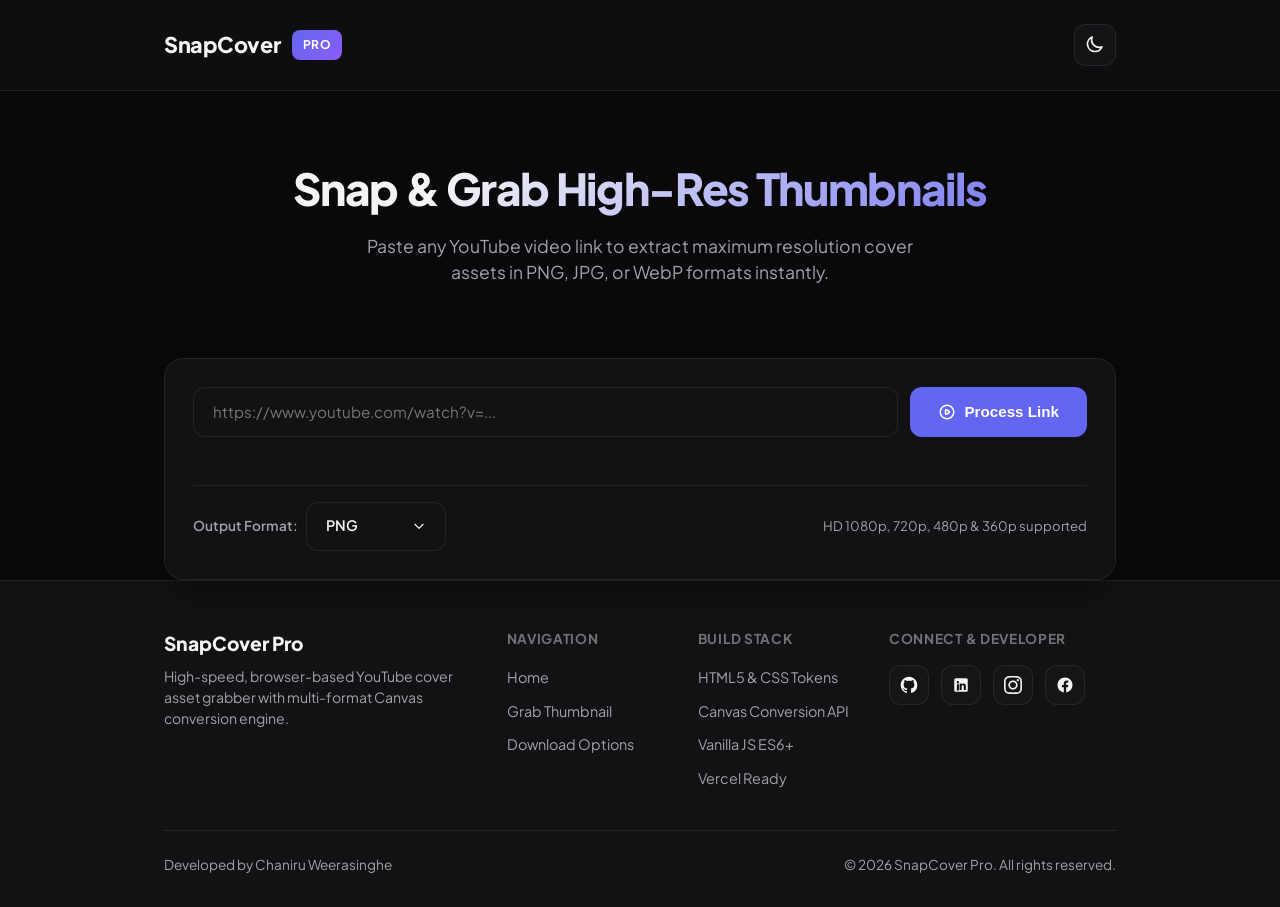
==== index.html @ 6b1614bd "added snapcover pro with canvas png conversion, dark themes fixed cors downloads, real-time validati" ====
<!DOCTYPE html>
<html lang="en" data-theme="dark">
<head>
  <meta charset="UTF-8">
  <meta name="viewport" content="width=device-width, initial-scale=1.0">
  <title>SnapCover Pro - High-Res YouTube Thumbnail Grabber</title>
  <meta name="description" content="Extract high-resolution YouTube thumbnails instantly in PNG, JPG, or WebP format. Free, fast, and lossless.">
  <link rel="stylesheet" href="styles.css">
</head>
<body>

  <!-- Site Header -->
  <header class="site-header">
    <div class="container header-content">
      <a href="#" class="logo">
        <span>SnapCover</span>
        <span class="logo-badge">PRO</span>
      </a>
      <button id="themeToggleBtn" class="theme-toggle-btn" aria-label="Toggle theme">
        <span id="themeIcon">
          <svg width="20" height="20" fill="none" stroke="currentColor" viewBox="0 0 24 24">
            <path stroke-linecap="round" stroke-linejoin="round" stroke-width="2" d="M20.354 15.354A9 9 0 018.646 3.646 9.003 9.003 0 0012 21a9.003 9.003 0 008.354-5.646z"></path>
          </svg>
        </span>
      </button>
    </div>
  </header>

  <!-- Main Content -->
  <main class="container">
    
    <!-- Hero Section -->
    <section class="hero">
      <h1 class="hero-title">Snap & Grab High-Res Thumbnails</h1>
      <p class="hero-subtitle">Paste any YouTube video link to extract maximum resolution cover assets in PNG, JPG, or WebP formats instantly.</p>
    </section>

    <!-- Input Card -->
    <section class="input-card">
      <div class="input-group">
        <div class="input-row">
          <input 
            id="urlInput" 
            type="text" 
            class="url-input" 
            placeholder="https://www.youtube.com/watch?v=..." 
            autocomplete="off"
            spellcheck="false"
          >
          <button id="processBtn" class="btn-primary">
            <svg width="18" height="18" fill="none" stroke="currentColor" viewBox="0 0 24 24">
              <path stroke-linecap="round" stroke-linejoin="round" stroke-width="2" d="M14.752 11.168l-3.197-2.132A1 1 0 0010 9.87v4.263a1 1 0 001.555.832l3.197-2.132a1 1 0 000-1.664z"></path>
              <path stroke-linecap="round" stroke-linejoin="round" stroke-width="2" d="M21 12a9 9 0 11-18 0 9 9 0 0118 0z"></path>
            </svg>
            Process Link
          </button>
        </div>
        <div id="validationHint" class="validation-hint"></div>
      </div>

      <!-- Controls Bar -->
      <div class="controls-bar">
        <div class="format-picker-label">
          <span>Output Format:</span>
          
          <!-- Custom Themed Dropdown (No default HTML select) -->
          <div id="formatDropdown" class="custom-dropdown">
            <div class="dropdown-trigger">
              <span id="selectedFormatText">PNG</span>
              <svg width="14" height="14" fill="none" stroke="currentColor" viewBox="0 0 24 24">
                <path stroke-linecap="round" stroke-linejoin="round" stroke-width="2" d="M19 9l-7 7-7-7"></path>
              </svg>
            </div>
            <div class="dropdown-menu">
              <div class="dropdown-option selected" data-value="png">
                <span>PNG Format</span>
                <span style="font-size:0.75rem; opacity:0.7;">Lossless</span>
              </div>
              <div class="dropdown-option" data-value="jpg">
                <span>JPG Format</span>
                <span style="font-size:0.75rem; opacity:0.7;">Original</span>
              </div>
              <div class="dropdown-option" data-value="webp">
                <span>WebP Format</span>
                <span style="font-size:0.75rem; opacity:0.7;">Compact</span>
              </div>
            </div>
          </div>
        </div>

        <div style="font-size: 0.82rem; color: var(--text-muted);">
          HD 1080p, 720p, 480p & 360p supported
        </div>
      </div>

      <!-- Progress Container -->
      <div id="progressContainer" class="progress-container">
        <div class="progress-header">
          <span>Processing Assets</span>
          <span id="progressText">0%</span>
        </div>
        <div class="progress-bar-track">
          <div id="progressBarFill" class="progress-bar-fill"></div>
        </div>
      </div>
    </section>

    <!-- Results Section -->
    <section id="resultsSection" class="results-section">
      <div class="results-card">
        
        <!-- Thumbnail Preview -->
        <div class="preview-container">
          <img id="previewImg" class="preview-img" src="" alt="YouTube Thumbnail Preview">
        </div>

        <!-- Download Grid -->
        <div id="qualityGrid" class="quality-grid">
          <!-- Dynamically injected quality cards -->
        </div>

      </div>
    </section>

  </main>

  <!-- Toast Notification Container -->
  <div id="toastContainer" class="toast-container"></div>

  <!-- Site Footer -->
  <footer class="site-footer">
    <div class="container">
      <div class="footer-grid">
        
        <!-- Brand Info -->
        <div>
          <div class="footer-brand-title">SnapCover Pro</div>
          <p class="footer-brand-desc">High-speed, browser-based YouTube cover asset grabber with multi-format Canvas conversion engine.</p>
        </div>

        <!-- Navigation Section -->
        <div>
          <div class="footer-column-title">Navigation</div>
          <ul class="footer-links">
            <li><a href="#" class="footer-link">Home</a></li>
            <li><a href="#urlInput" class="footer-link">Grab Thumbnail</a></li>
            <li><a href="#resultsSection" class="footer-link">Download Options</a></li>
          </ul>
        </div>

        <!-- Build Stack Section -->
        <div>
          <div class="footer-column-title">Build Stack</div>
          <ul class="footer-links">
            <li><span class="footer-link" style="cursor:default;">HTML5 & CSS Tokens</span></li>
            <li><span class="footer-link" style="cursor:default;">Canvas Conversion API</span></li>
            <li><span class="footer-link" style="cursor:default;">Vanilla JS ES6+</span></li>
            <li><span class="footer-link" style="cursor:default;">Vercel Ready</span></li>
          </ul>
        </div>

        <!-- Social Media & Dual-GitHub Hover Dropdown -->
        <div>
          <div class="footer-column-title">Connect & Developer</div>
          <div class="social-icons-row">
            
            <!-- Custom GitHub Dropdown (Hover shows 2 accounts) -->
            <div class="github-dropdown-wrapper">
              <a href="https://github.com/ChaniruWeerasinghe" target="_blank" rel="noopener" class="social-icon-btn" aria-label="GitHub">
                <svg width="20" height="20" fill="currentColor" viewBox="0 0 24 24">
                  <path fill-rule="evenodd" clip-rule="evenodd" d="M12 2C6.477 2 2 6.484 2 12.017c0 4.425 2.865 8.18 6.839 9.504.5.092.682-.217.682-.483 0-.237-.008-.868-.013-1.703-2.782.605-3.369-1.343-3.369-1.343-.454-1.158-1.11-1.466-1.11-1.466-.908-.62.069-.608.069-.608 1.003.07 1.53 1.032 1.53 1.032.892 1.53 2.341 1.088 2.91.832.092-.647.35-1.088.636-1.338-2.22-.253-4.555-1.113-4.555-4.951 0-1.093.39-1.988 1.029-2.688-.103-.253-.446-1.272.098-2.65 0 0 .84-.27 2.75 1.026A9.564 9.564 0 0112 6.844c.85.004 1.705.115 2.504.337 1.909-1.296 2.747-1.027 2.747-1.027.546 1.379.202 2.398.1 2.651.64.7 1.028 1.595 1.028 2.688 0 3.848-2.339 4.695-4.566 4.943.359.309.678.92.678 1.855 0 1.338-.012 2.419-.012 2.747 0 .268.18.58.688.482A10.019 10.019 0 0022 12.017C22 6.484 17.522 2 12 2z"/>
                </svg>
              </a>
              <div class="github-accounts-dropdown">
                <a href="https://github.com/ChaniruWeerasinghe" target="_blank" rel="noopener" class="github-account-item">
                  <span class="github-account-label">ChaniruWeerasinghe</span>
                  <span class="github-account-type">Primary Account</span>
                </a>
                <a href="https://github.com/Chanii2024" target="_blank" rel="noopener" class="github-account-item">
                  <span class="github-account-label">Chanii2024</span>
                  <span class="github-account-type">Legacy Account</span>
                </a>
              </div>
            </div>

            <!-- LinkedIn -->
            <a href="https://www.linkedin.com/in/chaniru-weerasinghe-36aa2a326/" target="_blank" rel="noopener" class="social-icon-btn" aria-label="LinkedIn">
              <svg width="18" height="18" fill="currentColor" viewBox="0 0 24 24">
                <path d="M19 3a2 2 0 0 1 2 2v14a2 2 0 0 1-2 2H5a2 2 0 0 1-2-2V5a2 2 0 0 1 2-2h14m-.5 15.5v-5.3a3.26 3.26 0 0 0-3.26-3.26c-.85 0-1.84.52-2.28 1.3v-1.11h-2.79v8.37h2.79v-4.93c0-.77.62-1.4 1.39-1.4a1.4 1.4 0 0 1 1.4 1.4v4.93h2.75M6.46 10.9v8.37H9.25V10.9H6.46M7.86 6.7a1.63 1.63 0 1 0 0 3.26 1.63 1.63 0 0 0 0-3.26z"/>
              </svg>
            </a>

            <!-- Instagram -->
            <a href="https://www.instagram.com/chaniruweerasinghe" target="_blank" rel="noopener" class="social-icon-btn" aria-label="Instagram">
              <svg width="18" height="18" fill="currentColor" viewBox="0 0 24 24">
                <path d="M12 2.163c3.204 0 3.584.012 4.85.07 3.252.148 4.771 1.691 4.919 4.919.058 1.265.069 1.645.069 4.849 0 3.205-.012 3.584-.069 4.849-.149 3.225-1.664 4.771-4.919 4.919-1.266.058-1.644.07-4.85.07-3.204 0-3.584-.012-4.849-.07-3.26-.149-4.771-1.699-4.919-4.92-.058-1.265-.07-1.644-.07-4.849 0-3.204.013-3.583.07-4.849.149-3.227 1.664-4.771 4.919-4.919 1.266-.057 1.645-.069 4.849-.069zm0-2.163c-3.259 0-3.667.014-4.947.072-4.358.2-6.78 2.618-6.98 6.98-.059 1.281-.073 1.689-.073 4.948 0 3.259.014 3.668.072 4.948.2 4.358 2.618 6.78 6.98 6.98 1.281.058 1.689.072 4.948.072 3.259 0 3.668-.014 4.948-.072 4.354-.2 6.782-2.618 6.979-6.98.059-1.28.073-1.689.073-4.948 0-3.259-.014-3.667-.072-4.947-.196-4.354-2.617-6.78-6.979-6.98-1.281-.059-1.69-.073-4.949-.073zm0 5.838c-3.403 0-6.162 2.759-6.162 6.162s2.759 6.163 6.162 6.163 6.162-2.759 6.162-6.163c0-3.403-2.759-6.162-6.162-6.162zm0 10.162c-2.209 0-4-1.79-4-4 0-2.209 1.791-4 4-4s4 1.791 4 4c0 2.21-1.791 4-4 4zm6.406-11.845c-.796 0-1.441.645-1.441 1.44s.645 1.44 1.441 1.44c.795 0 1.439-.645 1.439-1.44s-.644-1.44-1.439-1.44z"/>
              </svg>
            </a>

            <!-- Facebook -->
            <a href="https://web.facebook.com/Chanii2003/" target="_blank" rel="noopener" class="social-icon-btn" aria-label="Facebook">
              <svg width="18" height="18" fill="currentColor" viewBox="0 0 24 24">
                <path d="M22 12c0-5.523-4.477-10-10-10S2 6.477 2 12c0 4.991 3.657 9.128 8.438 9.878v-6.987h-2.54V12h2.54V9.797c0-2.506 1.492-3.89 3.777-3.89 1.094 0 2.238.195 2.238.195v2.46h-1.26c-1.243 0-1.63.771-1.63 1.562V12h2.773l-.443 2.89h-2.33v6.988C18.343 21.128 22 16.991 22 12z"/>
              </svg>
            </a>

          </div>
        </div>

      </div>

      <div class="footer-bottom">
        <div>Developed by Chaniru Weerasinghe</div>
        <div>&copy; 2026 SnapCover Pro. All rights reserved.</div>
      </div>
    </div>
  </footer>

  <script src="app.js"></script>
</body>
</html>
---- styles.css ----
/* 
  SnapCover Pro - Design System & Stylesheet
  Themes: Dark (default) & Light Mode
*/

@import url('https://fonts.googleapis.com/css2?family=Plus+Jakarta+Sans:wght@300;400;500;600;700;800&display=swap');

:root {
  --font-family: 'Plus Jakarta Sans', -apple-system, BlinkMacSystemFont, 'Segoe UI', Roboto, sans-serif;
  
  /* Dark Mode Tokens (Default) */
  --bg-primary: #09090b;
  --bg-secondary: #121215;
  --bg-card: rgba(24, 24, 27, 0.65);
  --bg-card-hover: rgba(39, 39, 42, 0.75);
  --border-color: rgba(255, 255, 255, 0.08);
  --border-color-focus: rgba(99, 102, 241, 0.6);
  
  --text-main: #f4f4f5;
  --text-muted: #a1a1aa;
  --text-subtle: #71717a;
  
  --accent-primary: #6366f1;
  --accent-primary-hover: #4f46e5;
  --accent-glow: rgba(99, 102, 241, 0.25);
  
  --accent-success: #10b981;
  --accent-warning: #f59e0b;
  --accent-danger: #ef4444;
  
  --glass-bg: rgba(18, 18, 21, 0.7);
  --glass-border: rgba(255, 255, 255, 0.1);
  --shadow-main: 0 20px 40px -15px rgba(0, 0, 0, 0.5);
  
  --radius-sm: 8px;
  --radius-md: 12px;
  --radius-lg: 20px;
  --radius-full: 9999px;
  
  --transition-fast: 0.15s ease;
  --transition-normal: 0.25s cubic-bezier(0.16, 1, 0.3, 1);
}

[data-theme="light"] {
  /* Light Mode Tokens */
  --bg-primary: #f8fafc;
  --bg-secondary: #f1f5f9;
  --bg-card: #ffffff;
  --bg-card-hover: #f1f5f9;
  --border-color: #e2e8f0;
  --border-color-focus: rgba(99, 102, 241, 0.5);
  
  --text-main: #1e293b; /* Avoid pure black #000 */
  --text-muted: #64748b;
  --text-subtle: #94a3b8;
  
  --glass-bg: rgba(255, 255, 255, 0.85);
  --glass-border: rgba(226, 232, 240, 0.8);
  --shadow-main: 0 20px 30px -10px rgba(148, 163, 184, 0.2);
}

* {
  box-sizing: border-box;
  margin: 0;
  padding: 0;
}

body {
  font-family: var(--font-family);
  background-color: var(--bg-primary);
  color: var(--text-main);
  min-height: 100vh;
  display: flex;
  flex-direction: column;
  line-height: 1.5;
  transition: background-color var(--transition-normal), color var(--transition-normal);
  overflow-x: hidden;
}

/* Container */
.container {
  width: 100%;
  max-width: 1000px;
  margin: 0 auto;
  padding: 0 1.5rem;
}

/* Header & Nav */
.site-header {
  padding: 1.5rem 0;
  border-bottom: 1px solid var(--border-color);
  backdrop-filter: blur(12px);
  position: sticky;
  top: 0;
  z-index: 50;
  background-color: var(--glass-bg);
}

.header-content {
  display: flex;
  align-items: center;
  justify-content: space-between;
}

.logo {
  display: flex;
  align-items: center;
  gap: 0.75rem;
  text-decoration: none;
  color: var(--text-main);
  font-weight: 800;
  font-size: 1.35rem;
  letter-spacing: -0.02em;
}

.logo-badge {
  background: linear-gradient(135deg, var(--accent-primary), #8b5cf6);
  color: #fff;
  padding: 0.35rem 0.65rem;
  border-radius: var(--radius-sm);
  font-size: 0.75rem;
  font-weight: 700;
  letter-spacing: 0.05em;
  text-transform: uppercase;
}

.theme-toggle-btn {
  background: var(--bg-card);
  border: 1px solid var(--border-color);
  color: var(--text-main);
  width: 42px;
  height: 42px;
  border-radius: var(--radius-md);
  display: flex;
  align-items: center;
  justify-content: center;
  cursor: pointer;
  transition: var(--transition-normal);
}

.theme-toggle-btn:hover {
  border-color: var(--accent-primary);
  transform: translateY(-1px);
}

/* Hero Section */
.hero {
  text-align: center;
  padding: 4rem 0 2rem;
}

.hero-title {
  font-size: 2.75rem;
  font-weight: 800;
  letter-spacing: -0.03em;
  margin-bottom: 0.75rem;
  background: linear-gradient(135deg, var(--text-main) 30%, var(--accent-primary));
  -webkit-background-clip: text;
  -webkit-text-fill-color: transparent;
}

.hero-subtitle {
  color: var(--text-muted);
  font-size: 1.1rem;
  max-width: 600px;
  margin: 0 auto 2.5rem;
}

/* Form & Input Card */
.input-card {
  background: var(--bg-card);
  border: 1px solid var(--border-color);
  border-radius: var(--radius-lg);
  padding: 1.75rem;
  box-shadow: var(--shadow-main);
  backdrop-filter: blur(16px);
  transition: border-color var(--transition-normal);
}

.input-group {
  display: flex;
  flex-direction: column;
  gap: 0.75rem;
  position: relative;
}

.input-row {
  display: flex;
  gap: 0.75rem;
}

@media (max-width: 640px) {
  .input-row {
    flex-direction: column;
  }
}

.url-input {
  flex: 1;
  background: var(--bg-secondary);
  border: 1px solid var(--border-color);
  border-radius: var(--radius-md);
  padding: 0.9rem 1.2rem;
  color: var(--text-main);
  font-size: 0.95rem;
  font-family: inherit;
  outline: none;
  transition: var(--transition-fast);
}

.url-input:focus {
  border-color: var(--accent-primary);
  box-shadow: 0 0 0 3px var(--accent-glow);
}

.url-input.input-warning {
  border-color: var(--accent-warning);
}

.url-input.input-valid {
  border-color: var(--accent-success);
}

.btn-primary {
  background: var(--accent-primary);
  color: #ffffff;
  border: none;
  border-radius: var(--radius-md);
  padding: 0.9rem 1.75rem;
  font-weight: 700;
  font-size: 0.95rem;
  cursor: pointer;
  display: inline-flex;
  align-items: center;
  justify-content: center;
  gap: 0.5rem;
  transition: var(--transition-normal);
  white-space: nowrap;
}

.btn-primary:hover {
  background: var(--accent-primary-hover);
  transform: translateY(-1px);
  box-shadow: 0 8px 20px -6px var(--accent-glow);
}

.btn-primary:disabled {
  opacity: 0.6;
  cursor: not-allowed;
  transform: none;
}

.validation-hint {
  font-size: 0.85rem;
  min-height: 1.25rem;
  display: flex;
  align-items: center;
  gap: 0.35rem;
  transition: var(--transition-fast);
}

.validation-hint.hint-warning {
  color: var(--accent-warning);
}

.validation-hint.hint-valid {
  color: var(--accent-success);
}

/* Custom Dropdown Styling (Theme Integrated, No native select) */
.custom-dropdown {
  position: relative;
  user-select: none;
}

.dropdown-trigger {
  background: var(--bg-secondary);
  border: 1px solid var(--border-color);
  border-radius: var(--radius-md);
  padding: 0.8rem 1.2rem;
  color: var(--text-main);
  font-size: 0.9rem;
  font-weight: 600;
  cursor: pointer;
  display: flex;
  align-items: center;
  justify-content: space-between;
  gap: 0.75rem;
  min-width: 140px;
  transition: var(--transition-fast);
}

.dropdown-trigger:hover {
  border-color: var(--accent-primary);
}

.dropdown-menu {
  position: absolute;
  top: calc(100% + 6px);
  right: 0;
  left: 0;
  background: var(--bg-card);
  border: 1px solid var(--border-color);
  border-radius: var(--radius-md);
  box-shadow: var(--shadow-main);
  padding: 0.4rem;
  z-index: 40;
  display: none;
  flex-direction: column;
  gap: 0.2rem;
  backdrop-filter: blur(20px);
}

.custom-dropdown.open .dropdown-menu {
  display: flex;
  animation: fadeInDown 0.2s cubic-bezier(0.16, 1, 0.3, 1);
}

@keyframes fadeInDown {
  from { opacity: 0; transform: translateY(-8px); }
  to { opacity: 1; transform: translateY(0); }
}

.dropdown-option {
  padding: 0.6rem 0.9rem;
  border-radius: var(--radius-sm);
  font-size: 0.88rem;
  font-weight: 500;
  color: var(--text-muted);
  cursor: pointer;
  display: flex;
  align-items: center;
  justify-content: space-between;
  transition: var(--transition-fast);
}

.dropdown-option:hover, .dropdown-option.selected {
  background: var(--bg-card-hover);
  color: var(--text-main);
}

.dropdown-option.selected {
  font-weight: 700;
  color: var(--accent-primary);
}

/* Controls Bar (Format & Action) */
.controls-bar {
  display: flex;
  align-items: center;
  justify-content: space-between;
  flex-wrap: wrap;
  gap: 1rem;
  margin-top: 1rem;
  padding-top: 1rem;
  border-top: 1px solid var(--border-color);
}

.format-picker-label {
  font-size: 0.85rem;
  font-weight: 600;
  color: var(--text-muted);
  display: flex;
  align-items: center;
  gap: 0.5rem;
}

/* Progress Indicator */
.progress-container {
  margin-top: 1.5rem;
  display: none;
}

.progress-container.active {
  display: block;
}

.progress-header {
  display: flex;
  justify-content: space-between;
  font-size: 0.8rem;
  font-weight: 700;
  text-transform: uppercase;
  letter-spacing: 0.05em;
  color: var(--text-muted);
  margin-bottom: 0.5rem;
}

.progress-bar-track {
  height: 6px;
  background: var(--bg-secondary);
  border-radius: var(--radius-full);
  overflow: hidden;
}

.progress-bar-fill {
  height: 100%;
  width: 0%;
  background: linear-gradient(90deg, var(--accent-primary), #8b5cf6);
  border-radius: var(--radius-full);
  transition: width 0.2s ease;
}

/* Results Grid */
.results-section {
  margin: 3rem 0;
  display: none;
}

.results-section.active {
  display: block;
  animation: fadeInUp 0.4s cubic-bezier(0.16, 1, 0.3, 1);
}

@keyframes fadeInUp {
  from { opacity: 0; transform: translateY(16px); }
  to { opacity: 1; transform: translateY(0); }
}

.results-card {
  background: var(--bg-card);
  border: 1px solid var(--border-color);
  border-radius: var(--radius-lg);
  padding: 2rem;
  box-shadow: var(--shadow-main);
  backdrop-filter: blur(16px);
}

.preview-container {
  position: relative;
  border-radius: var(--radius-md);
  overflow: hidden;
  margin-bottom: 2rem;
  background: var(--bg-secondary);
  border: 1px solid var(--border-color);
  aspect-ratio: 16/9;
  display: flex;
  align-items: center;
  justify-content: center;
}

.preview-img {
  width: 100%;
  height: 100%;
  object-fit: cover;
  display: block;
}

.quality-grid {
  display: grid;
  grid-template-columns: repeat(auto-fit, minmax(220px, 1fr));
  gap: 1rem;
}

.quality-card {
  background: var(--bg-secondary);
  border: 1px solid var(--border-color);
  border-radius: var(--radius-md);
  padding: 1.2rem;
  display: flex;
  flex-direction: column;
  justify-content: space-between;
  gap: 1rem;
  transition: var(--transition-normal);
}

.quality-card:hover {
  border-color: var(--accent-primary);
  transform: translateY(-2px);
}

.quality-info {
  display: flex;
  flex-direction: column;
  gap: 0.2rem;
}

.quality-title {
  font-weight: 700;
  font-size: 0.95rem;
  color: var(--text-main);
}

.quality-specs {
  font-size: 0.8rem;
  color: var(--text-muted);
}

.quality-btn {
  background: var(--bg-card);
  border: 1px solid var(--border-color);
  color: var(--text-main);
  padding: 0.65rem 1rem;
  border-radius: var(--radius-sm);
  font-size: 0.85rem;
  font-weight: 600;
  cursor: pointer;
  display: flex;
  align-items: center;
  justify-content: center;
  gap: 0.4rem;
  transition: var(--transition-fast);
}

.quality-btn:hover {
  background: var(--accent-primary);
  color: #fff;
  border-color: var(--accent-primary);
}

/* Toast Notifications */
.toast-container {
  position: fixed;
  bottom: 2rem;
  right: 2rem;
  display: flex;
  flex-direction: column;
  gap: 0.75rem;
  z-index: 100;
  pointer-events: none;
}

.toast {
  pointer-events: auto;
  background: var(--bg-card);
  border: 1px solid var(--border-color);
  color: var(--text-main);
  padding: 0.9rem 1.4rem;
  border-radius: var(--radius-md);
  box-shadow: var(--shadow-main);
  font-size: 0.9rem;
  font-weight: 600;
  display: flex;
  align-items: center;
  gap: 0.75rem;
  min-width: 280px;
  animation: slideInRight 0.3s cubic-bezier(0.16, 1, 0.3, 1);
  backdrop-filter: blur(20px);
}

.toast.toast-error {
  border-left: 4px solid var(--accent-danger);
}

.toast.toast-success {
  border-left: 4px solid var(--accent-success);
}

.toast.toast-info {
  border-left: 4px solid var(--accent-primary);
}

@keyframes slideInRight {
  from { opacity: 0; transform: translateX(40px); }
  to { opacity: 1; transform: translateX(0); }
}

/* Footer Section */
.site-footer {
  margin-top: auto;
  border-top: 1px solid var(--border-color);
  background: var(--bg-secondary);
  padding: 3rem 0 2rem;
}

.footer-grid {
  display: grid;
  grid-template-columns: 2fr 1fr 1fr 1.5fr;
  gap: 2.5rem;
  margin-bottom: 2.5rem;
}

@media (max-width: 768px) {
  .footer-grid {
    grid-template-columns: 1fr 1fr;
  }
}

@media (max-width: 480px) {
  .footer-grid {
    grid-template-columns: 1fr;
  }
}

.footer-brand-title {
  font-weight: 800;
  font-size: 1.2rem;
  margin-bottom: 0.5rem;
}

.footer-brand-desc {
  color: var(--text-muted);
  font-size: 0.88rem;
  max-width: 320px;
}

.footer-column-title {
  font-size: 0.85rem;
  font-weight: 700;
  text-transform: uppercase;
  letter-spacing: 0.05em;
  color: var(--text-subtle);
  margin-bottom: 1rem;
}

.footer-links {
  list-style: none;
  display: flex;
  flex-direction: column;
  gap: 0.6rem;
}

.footer-link {
  color: var(--text-muted);
  text-decoration: none;
  font-size: 0.9rem;
  transition: var(--transition-fast);
}

.footer-link:hover {
  color: var(--accent-primary);
}

/* Social Media & GitHub Hover Dropdown */
.social-icons-row {
  display: flex;
  align-items: center;
  gap: 0.75rem;
}

.social-icon-btn {
  width: 40px;
  height: 40px;
  border-radius: var(--radius-md);
  background: var(--bg-card);
  border: 1px solid var(--border-color);
  color: var(--text-main);
  display: flex;
  align-items: center;
  justify-content: center;
  text-decoration: none;
  position: relative;
  transition: var(--transition-fast);
}

.social-icon-btn:hover {
  border-color: var(--accent-primary);
  color: var(--accent-primary);
  transform: translateY(-2px);
}

/* GitHub Dual-Account Custom Dropdown */
.github-dropdown-wrapper {
  position: relative;
}

.github-accounts-dropdown {
  position: absolute;
  bottom: calc(100% + 8px);
  left: 50%;
  transform: translateX(-50%) translateY(8px);
  background: var(--bg-card);
  border: 1px solid var(--border-color);
  border-radius: var(--radius-md);
  box-shadow: var(--shadow-main);
  padding: 0.5rem;
  width: 220px;
  display: none;
  flex-direction: column;
  gap: 0.35rem;
  z-index: 60;
  backdrop-filter: blur(20px);
}

.github-dropdown-wrapper:hover .github-accounts-dropdown {
  display: flex;
  animation: fadeInUp 0.2s cubic-bezier(0.16, 1, 0.3, 1) forwards;
}

.github-account-item {
  display: flex;
  flex-direction: column;
  padding: 0.5rem 0.75rem;
  border-radius: var(--radius-sm);
  text-decoration: none;
  color: var(--text-main);
  transition: var(--transition-fast);
}

.github-account-item:hover {
  background: var(--bg-card-hover);
}

.github-account-label {
  font-weight: 700;
  font-size: 0.85rem;
}

.github-account-type {
  font-size: 0.72rem;
  color: var(--text-muted);
}

.footer-bottom {
  border-top: 1px solid var(--border-color);
  padding-top: 1.5rem;
  display: flex;
  align-items: center;
  justify-content: space-between;
  flex-wrap: wrap;
  gap: 1rem;
  font-size: 0.85rem;
  color: var(--text-muted);
}
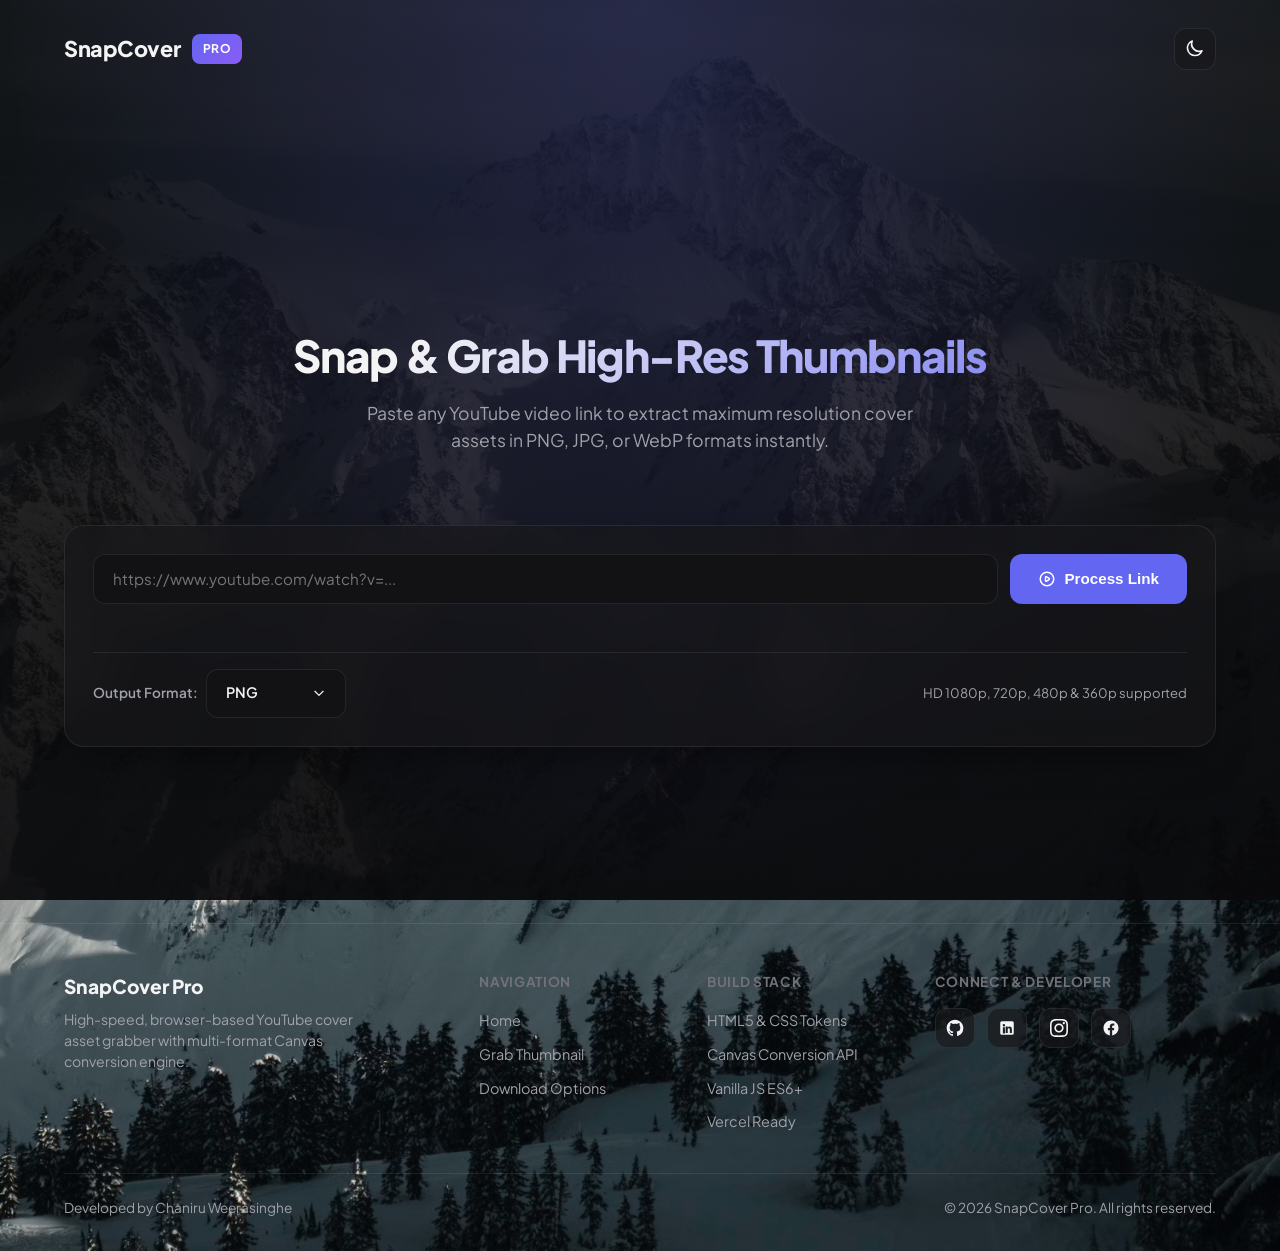
==== commit 0a5b1703: "removed toast notification popups disabled toast handler in app engine" ====
--- a/index.html
+++ b/index.html
@@ -124,9 +124,6 @@
 
   </main>
 
-  <!-- Toast Notification Container -->
-  <div id="toastContainer" class="toast-container"></div>
-
   <!-- Site Footer -->
   <footer class="site-footer">
     <div class="container">
--- a/styles.css
+++ b/styles.css
@@ -65,9 +65,29 @@
   padding: 0;
 }
 
+/* Hide default browser scrollbar across entire website */
+html, body {
+  -ms-overflow-style: none;  /* IE and Edge */
+  scrollbar-width: none;  /* Firefox */
+}
+
+::-webkit-scrollbar {
+  display: none;
+  width: 0;
+  height: 0;
+}
+
 body {
   font-family: var(--font-family);
   background-color: var(--bg-primary);
+  background-image: 
+    radial-gradient(ellipse at top, rgba(99, 102, 241, 0.2), transparent 70%),
+    linear-gradient(to bottom, rgba(9, 9, 11, 0.82), rgba(9, 9, 11, 0.94)),
+    url('bg-hero.avif');
+  background-size: cover;
+  background-position: center;
+  background-attachment: fixed;
+  background-repeat: no-repeat;
   color: var(--text-main);
   min-height: 100vh;
   display: flex;
@@ -77,23 +97,38 @@
   overflow-x: hidden;
 }
 
+[data-theme="light"] body {
+  background-image: 
+    radial-gradient(ellipse at top, rgba(99, 102, 241, 0.12), transparent 70%),
+    linear-gradient(to bottom, rgba(248, 250, 252, 0.86), rgba(248, 250, 252, 0.96)),
+    url('bg-hero.avif');
+}
+
 /* Container */
 .container {
   width: 100%;
-  max-width: 1000px;
+  max-width: 1200px;
   margin: 0 auto;
   padding: 0 1.5rem;
 }
 
+main.container {
+  flex: 1;
+  display: flex;
+  flex-direction: column;
+  justify-content: center;
+  min-height: calc(100vh - 75px); /* Full screen height hero view */
+  padding-top: 1rem;
+  padding-bottom: 2rem;
+}
+
 /* Header & Nav */
 .site-header {
-  padding: 1.5rem 0;
-  border-bottom: 1px solid var(--border-color);
-  backdrop-filter: blur(12px);
-  position: sticky;
-  top: 0;
+  padding: 1.75rem 0;
+  border-bottom: none;
+  background: transparent;
+  position: relative;
   z-index: 50;
-  background-color: var(--glass-bg);
 }
 
 .header-content {
@@ -559,7 +594,7 @@
 .site-footer {
   margin-top: auto;
   border-top: 1px solid var(--border-color);
-  background: var(--bg-secondary);
+  background: transparent;
   padding: 3rem 0 2rem;
 }
 
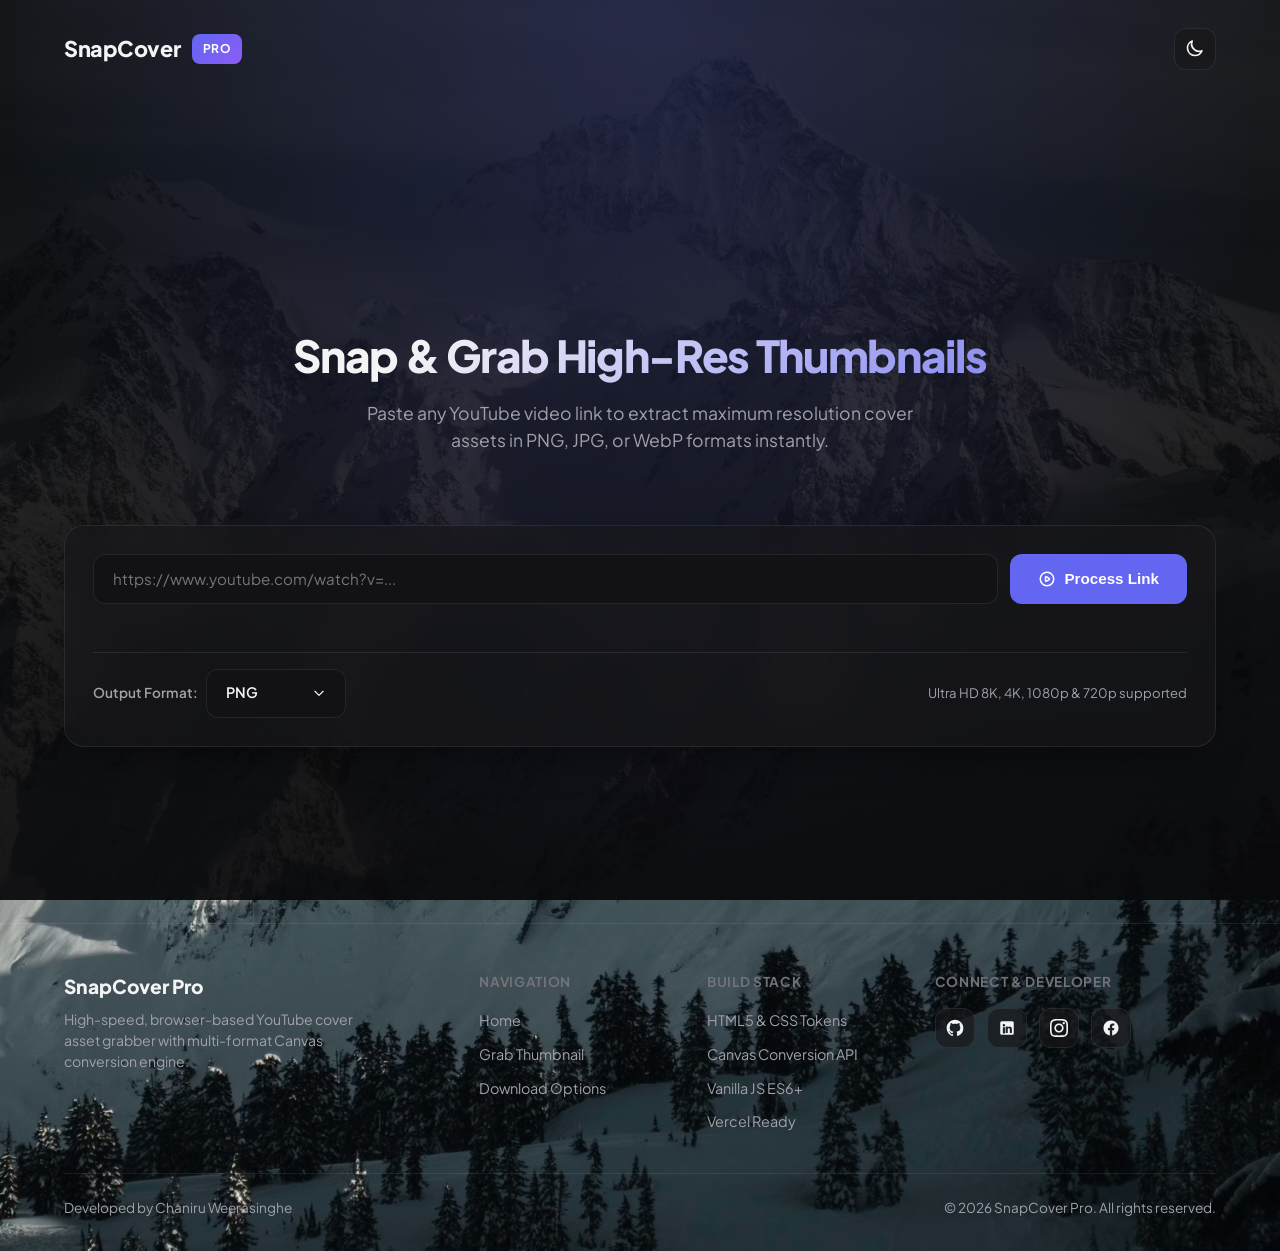
==== commit 65d30bc6: "added 8k and 4k resolution options enhanced canvas engine with high-res upscaling" ====
--- a/index.html
+++ b/index.html
@@ -89,7 +89,7 @@
         </div>
 
         <div style="font-size: 0.82rem; color: var(--text-muted);">
-          HD 1080p, 720p, 480p & 360p supported
+          Ultra HD 8K, 4K, 1080p & 720p supported
         </div>
       </div>
 
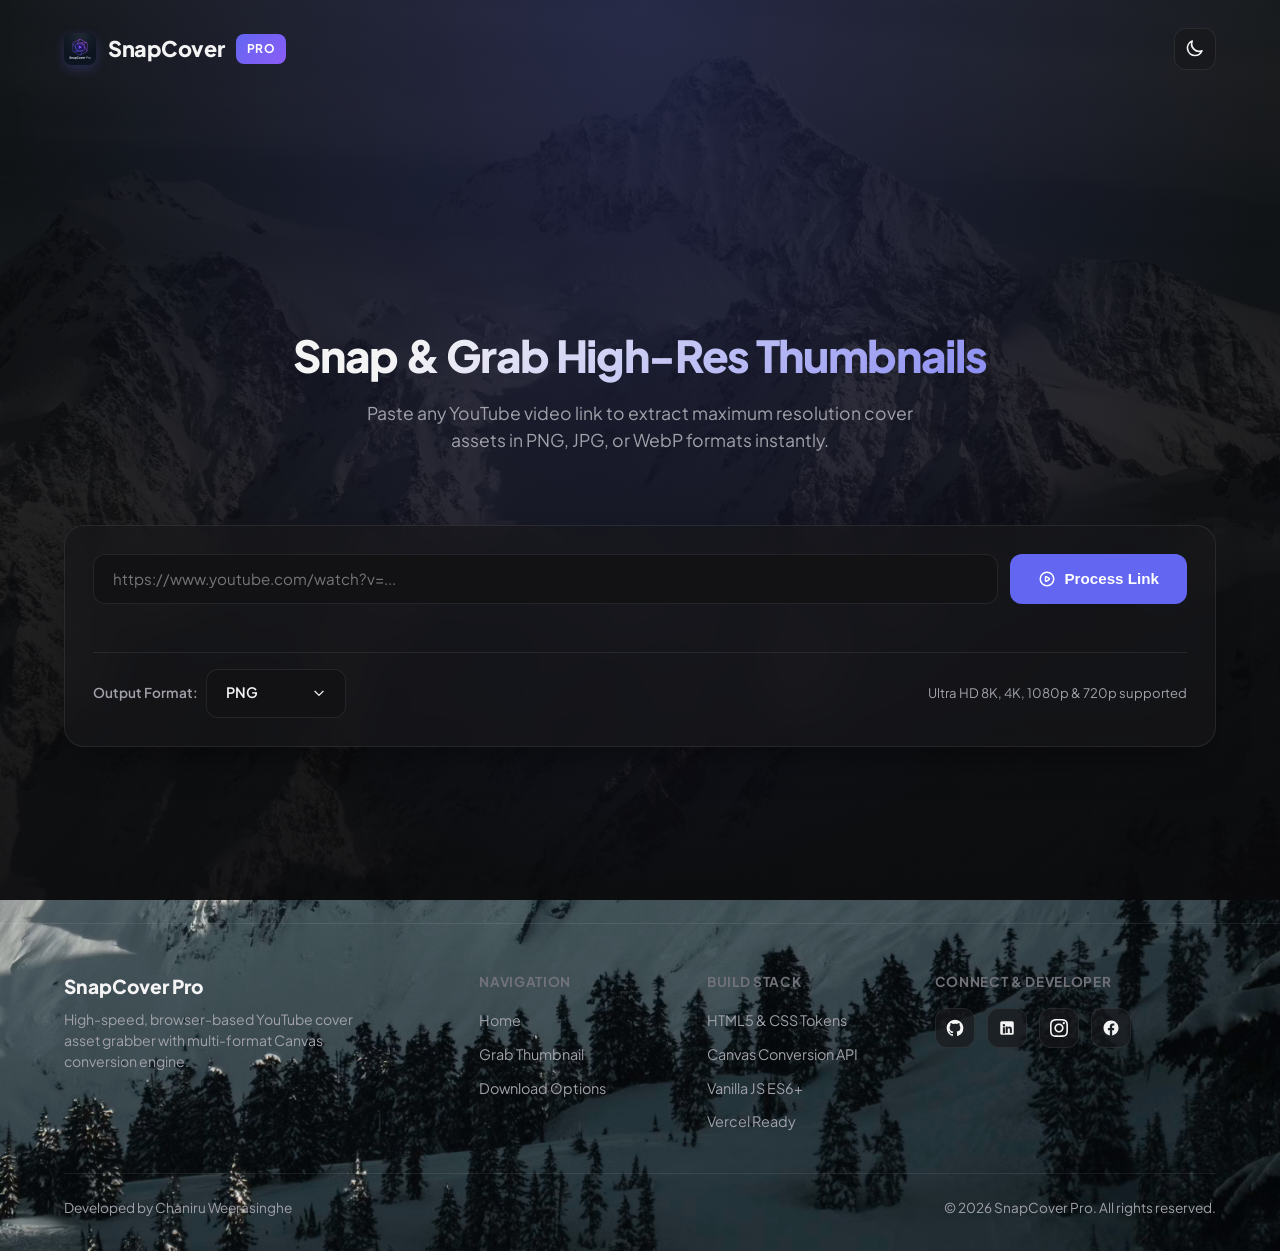
==== commit 92f5df9b: "added modern snapcover pro brand logo integrated favicon and header brand icon" ====
--- a/index.html
+++ b/index.html
@@ -5,6 +5,7 @@
   <meta name="viewport" content="width=device-width, initial-scale=1.0">
   <title>SnapCover Pro - High-Res YouTube Thumbnail Grabber</title>
   <meta name="description" content="Extract high-resolution YouTube thumbnails instantly in PNG, JPG, or WebP format. Free, fast, and lossless.">
+  <link rel="icon" type="image/png" href="logo.png">
   <link rel="stylesheet" href="styles.css">
 </head>
 <body>
@@ -13,6 +14,7 @@
   <header class="site-header">
     <div class="container header-content">
       <a href="#" class="logo">
+        <img src="logo.png" alt="SnapCover Pro Logo" class="logo-img">
         <span>SnapCover</span>
         <span class="logo-badge">PRO</span>
       </a>
@@ -161,13 +163,13 @@
           <div class="footer-column-title">Connect & Developer</div>
           <div class="social-icons-row">
             
-            <!-- Custom GitHub Dropdown (Hover shows 2 accounts) -->
-            <div class="github-dropdown-wrapper">
-              <a href="https://github.com/ChaniruWeerasinghe" target="_blank" rel="noopener" class="social-icon-btn" aria-label="GitHub">
+            <!-- Custom GitHub Dropdown (Hover or click shows 2 accounts) -->
+            <div id="githubDropdownWrapper" class="github-dropdown-wrapper">
+              <button type="button" id="githubBtn" class="social-icon-btn" aria-label="GitHub Accounts">
                 <svg width="20" height="20" fill="currentColor" viewBox="0 0 24 24">
                   <path fill-rule="evenodd" clip-rule="evenodd" d="M12 2C6.477 2 2 6.484 2 12.017c0 4.425 2.865 8.18 6.839 9.504.5.092.682-.217.682-.483 0-.237-.008-.868-.013-1.703-2.782.605-3.369-1.343-3.369-1.343-.454-1.158-1.11-1.466-1.11-1.466-.908-.62.069-.608.069-.608 1.003.07 1.53 1.032 1.53 1.032.892 1.53 2.341 1.088 2.91.832.092-.647.35-1.088.636-1.338-2.22-.253-4.555-1.113-4.555-4.951 0-1.093.39-1.988 1.029-2.688-.103-.253-.446-1.272.098-2.65 0 0 .84-.27 2.75 1.026A9.564 9.564 0 0112 6.844c.85.004 1.705.115 2.504.337 1.909-1.296 2.747-1.027 2.747-1.027.546 1.379.202 2.398.1 2.651.64.7 1.028 1.595 1.028 2.688 0 3.848-2.339 4.695-4.566 4.943.359.309.678.92.678 1.855 0 1.338-.012 2.419-.012 2.747 0 .268.18.58.688.482A10.019 10.019 0 0022 12.017C22 6.484 17.522 2 12 2z"/>
                 </svg>
-              </a>
+              </button>
               <div class="github-accounts-dropdown">
                 <a href="https://github.com/ChaniruWeerasinghe" target="_blank" rel="noopener" class="github-account-item">
                   <span class="github-account-label">ChaniruWeerasinghe</span>
--- a/styles.css
+++ b/styles.css
@@ -148,6 +148,14 @@
   letter-spacing: -0.02em;
 }
 
+.logo-img {
+  width: 32px;
+  height: 32px;
+  border-radius: var(--radius-sm);
+  object-fit: cover;
+  box-shadow: 0 4px 12px var(--accent-glow);
+}
+
 .logo-badge {
   background: linear-gradient(135deg, var(--accent-primary), #8b5cf6);
   color: #fff;
@@ -507,13 +515,57 @@
 .quality-info {
   display: flex;
   flex-direction: column;
-  gap: 0.2rem;
+  gap: 0.35rem;
+}
+
+.quality-header-row {
+  display: flex;
+  align-items: center;
+  justify-content: space-between;
+  gap: 0.5rem;
+}
+
+.quality-title-group {
+  display: flex;
+  align-items: center;
+  gap: 0.5rem;
+  flex-wrap: wrap;
 }
 
 .quality-title {
   font-weight: 700;
   font-size: 0.95rem;
   color: var(--text-main);
+}
+
+.tag-upscaled {
+  background: rgba(99, 102, 241, 0.15);
+  border: 1px solid rgba(99, 102, 241, 0.4);
+  color: var(--accent-primary);
+  font-size: 0.68rem;
+  font-weight: 800;
+  letter-spacing: 0.04em;
+  padding: 0.15rem 0.45rem;
+  border-radius: var(--radius-sm);
+  text-transform: uppercase;
+}
+
+.size-badge {
+  background: var(--bg-card-hover);
+  border: 1px solid var(--border-color);
+  color: var(--accent-primary);
+  font-size: 0.75rem;
+  font-weight: 700;
+  padding: 0.25rem 0.55rem;
+  border-radius: var(--radius-sm);
+  white-space: nowrap;
+  transition: var(--transition-fast);
+}
+
+.size-badge.real-size {
+  background: rgba(16, 185, 129, 0.15);
+  border-color: rgba(16, 185, 129, 0.4);
+  color: var(--accent-success);
 }
 
 .quality-specs {
@@ -684,30 +736,42 @@
   transform: translateY(-2px);
 }
 
-/* GitHub Dual-Account Custom Dropdown */
+/* GitHub Dual-Account Custom Dropup (Pops UP above icon for 100% visibility) */
 .github-dropdown-wrapper {
   position: relative;
+  display: inline-block;
 }
 
 .github-accounts-dropdown {
   position: absolute;
-  bottom: calc(100% + 8px);
+  bottom: calc(100% + 10px);
   left: 50%;
-  transform: translateX(-50%) translateY(8px);
+  transform: translateX(-50%);
   background: var(--bg-card);
   border: 1px solid var(--border-color);
   border-radius: var(--radius-md);
   box-shadow: var(--shadow-main);
   padding: 0.5rem;
-  width: 220px;
+  width: 230px;
   display: none;
   flex-direction: column;
   gap: 0.35rem;
-  z-index: 60;
-  backdrop-filter: blur(20px);
-}
-
-.github-dropdown-wrapper:hover .github-accounts-dropdown {
+  z-index: 100;
+  backdrop-filter: blur(24px);
+}
+
+/* Hover bridge so mouse transition never breaks */
+.github-accounts-dropdown::after {
+  content: '';
+  position: absolute;
+  bottom: -12px;
+  left: 0;
+  right: 0;
+  height: 14px;
+}
+
+.github-dropdown-wrapper:hover .github-accounts-dropdown,
+.github-dropdown-wrapper.open .github-accounts-dropdown {
   display: flex;
   animation: fadeInUp 0.2s cubic-bezier(0.16, 1, 0.3, 1) forwards;
 }
@@ -747,3 +811,106 @@
   font-size: 0.85rem;
   color: var(--text-muted);
 }
+
+/* --- Mobile Optimization & Responsive Enhancements --- */
+@media (max-width: 640px) {
+  .container {
+    padding: 0 1.5rem;
+  }
+
+  main.container {
+    padding-top: 2rem;
+    padding-bottom: 3.5rem;
+  }
+
+  .site-header {
+    padding: 1.5rem 0;
+  }
+
+  .logo {
+    font-size: 1.2rem;
+  }
+
+  .hero-title {
+    font-size: 1.9rem;
+    line-height: 1.25;
+  }
+
+  .hero-subtitle {
+    font-size: 0.95rem;
+    margin-bottom: 2rem;
+    padding: 0 0.75rem;
+  }
+
+  .hero {
+    padding: 2rem 0 1.5rem;
+  }
+
+  .input-card {
+    padding: 1.5rem;
+    border-radius: var(--radius-lg);
+  }
+
+  .url-input {
+    padding: 0.9rem 1.1rem;
+    font-size: 0.9rem;
+  }
+
+  .btn-primary {
+    width: 100%;
+    padding: 0.9rem 1.25rem;
+    font-size: 0.95rem;
+  }
+
+  .controls-bar {
+    flex-direction: column;
+    align-items: flex-start;
+    gap: 0.85rem;
+  }
+
+  .format-picker-label {
+    width: 100%;
+    justify-content: space-between;
+  }
+
+  .custom-dropdown {
+    flex: 1;
+  }
+
+  .dropdown-trigger {
+    width: 100%;
+    min-width: unset;
+  }
+
+  .dropdown-menu {
+    width: 100%;
+  }
+
+  .results-card {
+    padding: 1.5rem;
+  }
+
+  .quality-grid {
+    grid-template-columns: 1fr;
+  }
+
+  .quality-card {
+    padding: 1.25rem;
+  }
+
+  .site-footer {
+    padding: 3rem 0 2.5rem;
+  }
+
+  .footer-bottom {
+    flex-direction: column;
+    text-align: center;
+    gap: 0.5rem;
+  }
+
+  .github-accounts-dropdown {
+    left: 0;
+    transform: translateY(8px);
+    width: 200px;
+  }
+}
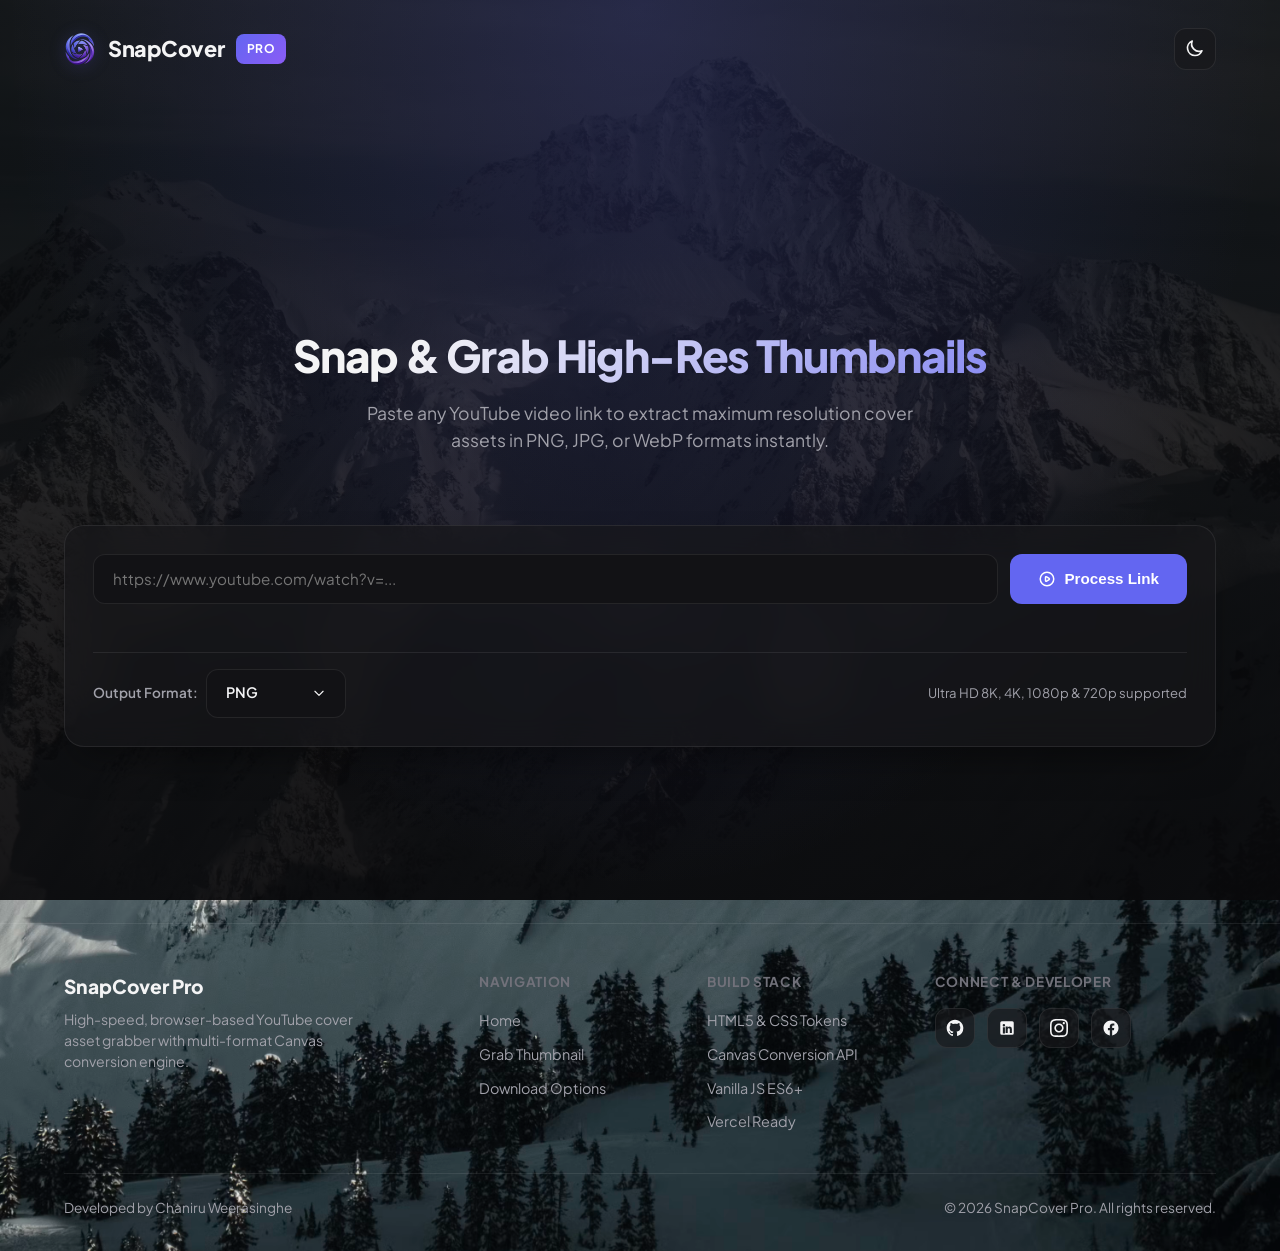
==== commit d9d90d9f: "enhanced seo metadata and social previews added og-image and json-ld schema" ====
--- a/index.html
+++ b/index.html
@@ -4,9 +4,47 @@
   <meta charset="UTF-8">
   <meta name="viewport" content="width=device-width, initial-scale=1.0">
   <title>SnapCover Pro - High-Res YouTube Thumbnail Grabber</title>
-  <meta name="description" content="Extract high-resolution YouTube thumbnails instantly in PNG, JPG, or WebP format. Free, fast, and lossless.">
+  <meta name="description" content="Extract maximum resolution YouTube thumbnails instantly in PNG, JPG, or WebP formats up to 4K & 8K. Free, high-speed, and lossless online asset grabber.">
+  <meta name="keywords" content="youtube thumbnail grabber, youtube cover downloader, hd thumbnail grabber, 4k youtube thumbnail, 8k thumbnail downloader, png thumbnail extractor">
+  <meta name="author" content="Chaniru Weerasinghe">
+  <meta name="robots" content="index, follow">
+  <link rel="canonical" href="https://chaniruweerasinghe.github.io/SnapCover-Pro-Site/">
+
+  <!-- OpenGraph / Facebook Social Preview -->
+  <meta property="og:type" content="website">
+  <meta property="og:url" content="https://chaniruweerasinghe.github.io/SnapCover-Pro-Site/">
+  <meta property="og:title" content="SnapCover Pro - High-Res YouTube Thumbnail Grabber">
+  <meta property="og:description" content="Extract maximum resolution YouTube covers in PNG, JPG, or WebP formats up to 4K & 8K. Free, fast, and lossless.">
+  <meta property="og:image" content="https://chaniruweerasinghe.github.io/SnapCover-Pro-Site/og-image.png">
+
+  <!-- Twitter Card Social Preview -->
+  <meta name="twitter:card" content="summary_large_image">
+  <meta name="twitter:url" content="https://chaniruweerasinghe.github.io/SnapCover-Pro-Site/">
+  <meta name="twitter:title" content="SnapCover Pro - High-Res YouTube Thumbnail Grabber">
+  <meta name="twitter:description" content="Extract maximum resolution YouTube covers in PNG, JPG, or WebP formats up to 4K & 8K. Free, fast, and lossless.">
+  <meta name="twitter:image" content="https://chaniruweerasinghe.github.io/SnapCover-Pro-Site/og-image.png">
+
+  <!-- Favicon & Stylesheet -->
   <link rel="icon" type="image/png" href="logo.png">
   <link rel="stylesheet" href="styles.css">
+
+  <!-- Structured Data JSON-LD for Google Search Rich Snippets -->
+  <script type="application/ld+json">
+  {
+    "@context": "https://schema.org",
+    "@type": "WebApplication",
+    "name": "SnapCover Pro",
+    "url": "https://chaniruweerasinghe.github.io/SnapCover-Pro-Site/",
+    "description": "Browser-based high-resolution YouTube thumbnail grabber supporting PNG, JPG, and WebP downloads up to 8K Ultra HD.",
+    "applicationCategory": "MultimediaApplication",
+    "operatingSystem": "All",
+    "author": {
+      "@type": "Person",
+      "name": "Chaniru Weerasinghe",
+      "url": "https://github.com/ChaniruWeerasinghe"
+    }
+  }
+  </script>
 </head>
 <body>
 
--- a/styles.css
+++ b/styles.css
@@ -151,9 +151,8 @@
 .logo-img {
   width: 32px;
   height: 32px;
-  border-radius: var(--radius-sm);
-  object-fit: cover;
-  box-shadow: 0 4px 12px var(--accent-glow);
+  object-fit: contain;
+  filter: drop-shadow(0 2px 8px var(--accent-glow));
 }
 
 .logo-badge {
